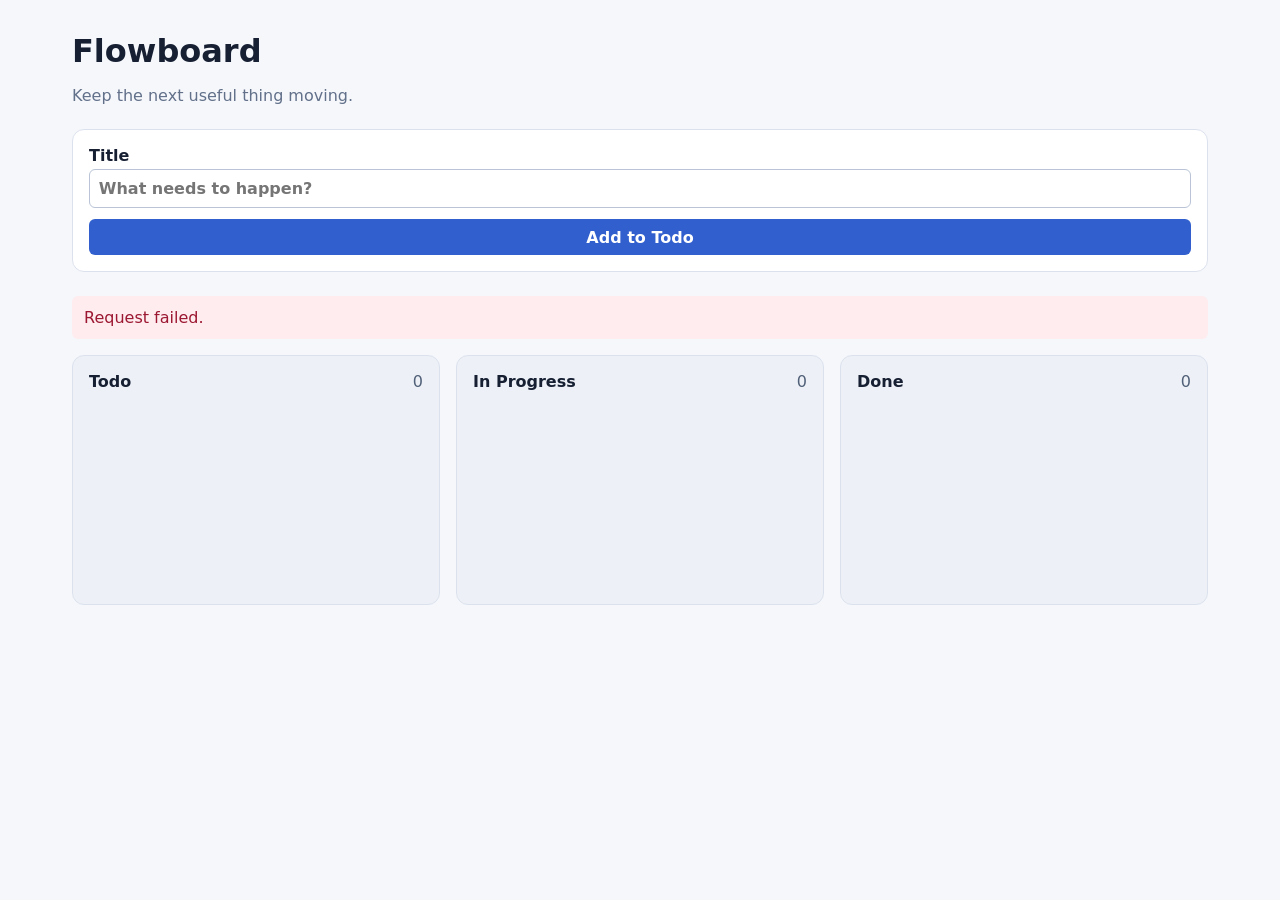
==== static/index.html @ 38b5d6ed "[frontend] Built the responsive three-column Kanban UI with task creation, editing, status movement," ====
<!doctype html>
<html lang="en">
<head>
  <meta charset="utf-8">
  <meta name="viewport" content="width=device-width, initial-scale=1">
  <title>Flowboard</title>
  <style>
    :root { font-family: system-ui, sans-serif; color: #172033; background: #f5f7fb; }
    * { box-sizing: border-box; } body { margin: 0; } button, input, textarea, select { font: inherit; }
    main { max-width: 1200px; margin: auto; padding: 2rem; } h1 { margin: 0; } .subtitle { color: #62708a; }
    form, .column { background: white; border: 1px solid #dce2ed; border-radius: 12px; padding: 1rem; }
    form { display: grid; gap: .7rem; margin: 1.5rem 0; } label { display: grid; gap: .25rem; font-weight: 600; }
    input, textarea, select { border: 1px solid #bac4d6; border-radius: 6px; padding: .55rem; }
    button { cursor: pointer; border: 0; border-radius: 6px; padding: .55rem .8rem; background: #315fce; color: white; font-weight: 650; }
    button.secondary { background: transparent; color: #40516d; } button.danger { background: #b42341; }
    .board { display: grid; grid-template-columns: repeat(3, 1fr); gap: 1rem; } .column { min-height: 250px; background: #edf1f7; }
    .column header, .card footer, .dialog-actions { display: flex; justify-content: space-between; align-items: center; gap: .5rem; }
    .column h2 { margin: 0; font-size: 1rem; } .count { color: #516078; } .tasks { display: grid; gap: .65rem; margin-top: .8rem; }
    .card { background: white; border: 1px solid #dbe1ec; border-radius: 8px; padding: .75rem; } .card h3 { margin: 0 0 .35rem; }
    .card footer { margin-top: .7rem; } .card select { min-width: 0; }
    .empty { color: #748198; text-align: center; } .notice { padding: .75rem; background: #feecee; color: #9c1731; border-radius: 6px; }
    dialog { width: min(94vw, 550px); border: 0; border-radius: 12px; padding: 1.2rem; } dialog::backdrop { background: #17203388; }
    @media (max-width: 720px) { main { padding: 1rem; } .board { grid-template-columns: 1fr; } }
  </style>
</head>
<body>
  <main>
    <h1>Flowboard</h1><p class="subtitle">Keep the next useful thing moving.</p>
    <form id="create-form"><label>Title<input id="new-title" maxlength="200" required placeholder="What needs to happen?"></label>
      <button>Add to Todo</button></form>
    <p id="notice" class="notice" role="status" hidden></p>
    <section class="board" aria-label="Kanban board">
      <section class="column"><header><h2>Todo</h2><span id="todo-count" class="count">0</span></header><div id="todo-tasks" class="tasks"></div></section>
      <section class="column"><header><h2>In Progress</h2><span id="in_progress-count" class="count">0</span></header><div id="in_progress-tasks" class="tasks"></div></section>
      <section class="column"><header><h2>Done</h2><span id="done-count" class="count">0</span></header><div id="done-tasks" class="tasks"></div></section>
    </section>
  </main>
  <dialog id="editor"><form id="edit-form"><label>Title<input id="edit-title" maxlength="200" required></label><div class="dialog-actions"><button class="secondary" type="button" id="cancel">Cancel</button><button>Save changes</button></div></form></dialog>
  <script>
    const statuses = [["todo", "Todo"], ["in_progress", "In Progress"], ["done", "Done"]];
    const notice = document.querySelector("#notice"), editor = document.querySelector("#editor");
    let tasks = [], editingId = null;
    function alertUser(message) { notice.textContent = message; notice.hidden = !message; }
    async function api(path, options = {}) {
      const response = await fetch(path, { headers: { "Content-Type": "application/json" }, ...options });
      if (!response.ok) { const body = await response.json().catch(() => ({})); throw Error(body.error || "Request failed."); }
      return response.status === 204 ? null : response.json();
    }
    function card(task) {
      const article = document.createElement("article"); article.className = "card";
      const title = document.createElement("h3"); title.textContent = task.title; article.append(title);
      const footer = document.createElement("footer"), select = document.createElement("select");
      statuses.forEach(([key, label]) => { const option = new Option(label, key, false, key === task.status); select.add(option); });
      select.onchange = () => mutate(task.id, { status: select.value });
      const edit = document.createElement("button"); edit.className = "secondary"; edit.textContent = "Edit"; edit.onclick = () => openEditor(task);
      const remove = document.createElement("button"); remove.className = "danger"; remove.textContent = "Delete"; remove.onclick = () => removeTask(task);
      footer.append(select, edit, remove); article.append(footer); return article;
    }
    function render() {
      statuses.forEach(([key, label]) => { const column = document.querySelector(`#${key}-tasks`), items = tasks.filter(task => task.status === key); column.replaceChildren(...(items.length ? items.map(card) : [Object.assign(document.createElement("p"), { className: "empty", textContent: `No tasks ${label.toLowerCase()}.` })])); document.querySelector(`#${key}-count`).textContent = items.length; });
    }
    async function reload() { try { alertUser(""); tasks = await api("/api/tasks"); render(); } catch (error) { alertUser(error.message); } }
    async function mutate(id, fields) { try { await api(`/api/tasks/${id}`, { method: "PATCH", body: JSON.stringify(fields) }); await reload(); } catch (error) { alertUser(error.message); } }
    function openEditor(task) { editingId = task.id; document.querySelector("#edit-title").value = task.title; editor.showModal(); }
    async function removeTask(task) { if (!confirm(`Delete “${task.title}”?`)) return; try { await api(`/api/tasks/${task.id}`, { method: "DELETE" }); await reload(); } catch (error) { alertUser(error.message); } }
    document.querySelector("#create-form").onsubmit = async event => { event.preventDefault(); const title = document.querySelector("#new-title").value.trim(); if (!title) return alertUser("A task title is required."); try { await api("/api/tasks", { method: "POST", body: JSON.stringify({ title }) }); event.target.reset(); await reload(); } catch (error) { alertUser(error.message); } };
    document.querySelector("#edit-form").onsubmit = async event => { event.preventDefault(); const title = document.querySelector("#edit-title").value.trim(); if (!title) return alertUser("A task title is required."); await mutate(editingId, { title }); editor.close(); };
    document.querySelector("#cancel").onclick = () => editor.close(); reload();
  </script>
</body>
</html>
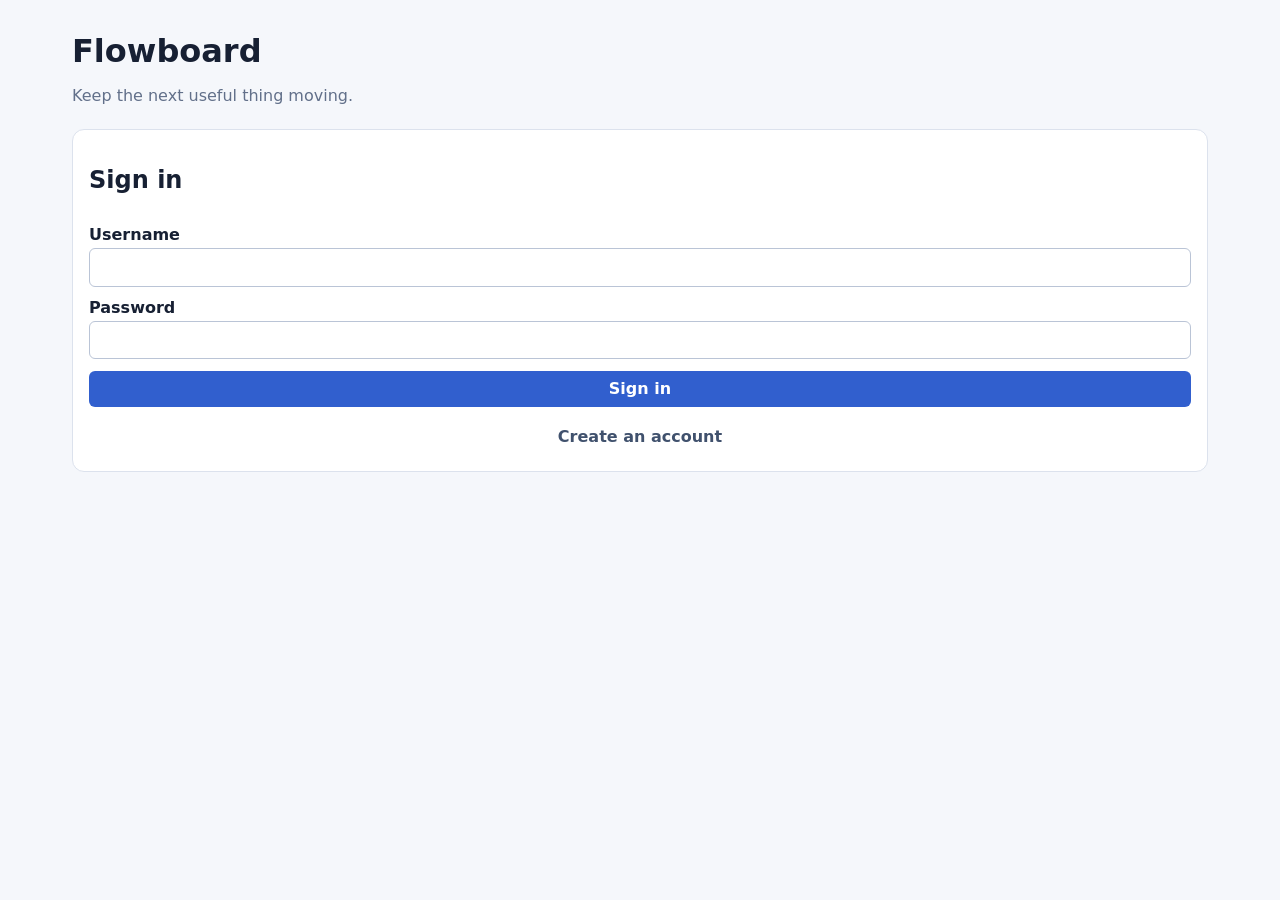
==== commit 4989211e: "[frontend] Completed the authentication UI with registration, login, session-scoped JWT storage, aut" ====
--- a/static/index.html
+++ b/static/index.html
@@ -19,6 +19,7 @@
     .card { background: white; border: 1px solid #dbe1ec; border-radius: 8px; padding: .75rem; } .card h3 { margin: 0 0 .35rem; }
     .card footer { margin-top: .7rem; } .card select { min-width: 0; }
     .empty { color: #748198; text-align: center; } .notice { padding: .75rem; background: #feecee; color: #9c1731; border-radius: 6px; }
+    .account { display: flex; justify-content: flex-end; align-items: center; gap: .7rem; margin-top: -2.5rem; }
     dialog { width: min(94vw, 550px); border: 0; border-radius: 12px; padding: 1.2rem; } dialog::backdrop { background: #17203388; }
     @media (max-width: 720px) { main { padding: 1rem; } .board { grid-template-columns: 1fr; } }
   </style>
@@ -26,24 +27,41 @@
 <body>
   <main>
     <h1>Flowboard</h1><p class="subtitle">Keep the next useful thing moving.</p>
-    <form id="create-form"><label>Title<input id="new-title" maxlength="200" required placeholder="What needs to happen?"></label>
-      <button>Add to Todo</button></form>
     <p id="notice" class="notice" role="status" hidden></p>
-    <section class="board" aria-label="Kanban board">
-      <section class="column"><header><h2>Todo</h2><span id="todo-count" class="count">0</span></header><div id="todo-tasks" class="tasks"></div></section>
-      <section class="column"><header><h2>In Progress</h2><span id="in_progress-count" class="count">0</span></header><div id="in_progress-tasks" class="tasks"></div></section>
-      <section class="column"><header><h2>Done</h2><span id="done-count" class="count">0</span></header><div id="done-tasks" class="tasks"></div></section>
+    <section id="auth-panel" aria-labelledby="auth-heading"><form id="auth-form"><h2 id="auth-heading">Sign in</h2>
+      <label>Username<input id="username" minlength="3" maxlength="64" required autocomplete="username"></label>
+      <label>Password<input id="password" type="password" minlength="8" maxlength="256" required autocomplete="current-password"></label>
+      <button id="auth-submit">Sign in</button><button id="auth-toggle" class="secondary" type="button">Create an account</button></form></section>
+    <section id="app" hidden>
+      <div class="account"><span id="current-user">Signed in</span><button id="sign-out" class="secondary" type="button">Sign out</button></div>
+      <form id="create-form"><label>Title<input id="new-title" maxlength="200" required placeholder="What needs to happen?"></label>
+        <button>Add to Todo</button></form>
+      <section class="board" aria-label="Kanban board">
+        <section class="column"><header><h2>Todo</h2><span id="todo-count" class="count">0</span></header><div id="todo-tasks" class="tasks"></div></section>
+        <section class="column"><header><h2>In Progress</h2><span id="in_progress-count" class="count">0</span></header><div id="in_progress-tasks" class="tasks"></div></section>
+        <section class="column"><header><h2>Done</h2><span id="done-count" class="count">0</span></header><div id="done-tasks" class="tasks"></div></section>
+      </section>
     </section>
   </main>
   <dialog id="editor"><form id="edit-form"><label>Title<input id="edit-title" maxlength="200" required></label><div class="dialog-actions"><button class="secondary" type="button" id="cancel">Cancel</button><button>Save changes</button></div></form></dialog>
   <script>
     const statuses = [["todo", "Todo"], ["in_progress", "In Progress"], ["done", "Done"]];
     const notice = document.querySelector("#notice"), editor = document.querySelector("#editor");
-    let tasks = [], editingId = null;
+    const authPanel = document.querySelector("#auth-panel"), app = document.querySelector("#app");
+    let tasks = [], editingId = null, authMode = "login", token = sessionStorage.getItem("kanban-token");
     function alertUser(message) { notice.textContent = message; notice.hidden = !message; }
+    function showAuth(message = "") { token = null; tasks = []; sessionStorage.removeItem("kanban-token"); authPanel.hidden = false; app.hidden = true; if (editor.open) editor.close(); alertUser(message); }
+    function showApp(user) { authPanel.hidden = true; app.hidden = false; document.querySelector("#current-user").textContent = user ? `Signed in as ${user.username}` : "Signed in"; }
     async function api(path, options = {}) {
-      const response = await fetch(path, { headers: { "Content-Type": "application/json" }, ...options });
-      if (!response.ok) { const body = await response.json().catch(() => ({})); throw Error(body.error || "Request failed."); }
+      const headers = { "Content-Type": "application/json", ...(options.headers || {}) };
+      if (token) headers.Authorization = `Bearer ${token}`;
+      const response = await fetch(path, { ...options, headers });
+      if (!response.ok) {
+        const body = await response.json().catch(() => ({}));
+        const message = body.error || "Request failed.";
+        if (response.status === 401) showAuth("Your session has ended. Please sign in again.");
+        throw Error(response.status === 401 ? "Your session has ended. Please sign in again." : message);
+      }
       return response.status === 204 ? null : response.json();
     }
     function card(task) {
@@ -59,13 +77,18 @@
     function render() {
       statuses.forEach(([key, label]) => { const column = document.querySelector(`#${key}-tasks`), items = tasks.filter(task => task.status === key); column.replaceChildren(...(items.length ? items.map(card) : [Object.assign(document.createElement("p"), { className: "empty", textContent: `No tasks ${label.toLowerCase()}.` })])); document.querySelector(`#${key}-count`).textContent = items.length; });
     }
-    async function reload() { try { alertUser(""); tasks = await api("/api/tasks"); render(); } catch (error) { alertUser(error.message); } }
-    async function mutate(id, fields) { try { await api(`/api/tasks/${id}`, { method: "PATCH", body: JSON.stringify(fields) }); await reload(); } catch (error) { alertUser(error.message); } }
+    async function reload() { if (!token) return showAuth(); try { alertUser(""); tasks = await api("/api/tasks"); render(); } catch (error) { alertUser(error.message); } }
+    async function mutate(id, fields) { try { await api(`/api/tasks/${id}`, { method: "PATCH", body: JSON.stringify(fields) }); await reload(); return true; } catch (error) { alertUser(error.message); return false; } }
     function openEditor(task) { editingId = task.id; document.querySelector("#edit-title").value = task.title; editor.showModal(); }
     async function removeTask(task) { if (!confirm(`Delete “${task.title}”?`)) return; try { await api(`/api/tasks/${task.id}`, { method: "DELETE" }); await reload(); } catch (error) { alertUser(error.message); } }
+    function setAuthMode(mode) { authMode = mode; const register = mode === "register"; document.querySelector("#auth-heading").textContent = register ? "Create account" : "Sign in"; document.querySelector("#auth-submit").textContent = register ? "Register" : "Sign in"; document.querySelector("#auth-toggle").textContent = register ? "I already have an account" : "Create an account"; document.querySelector("#password").autocomplete = register ? "new-password" : "current-password"; alertUser(""); }
+    document.querySelector("#auth-form").onsubmit = async event => { event.preventDefault(); const username = document.querySelector("#username").value.trim(), password = document.querySelector("#password").value; try { const result = await api(`/api/auth/${authMode}`, { method: "POST", body: JSON.stringify({ username, password }) }); token = result.token; sessionStorage.setItem("kanban-token", token); event.target.reset(); showApp(result.user); await reload(); } catch (error) { alertUser(error.message); } };
+    document.querySelector("#auth-toggle").onclick = () => setAuthMode(authMode === "login" ? "register" : "login");
+    document.querySelector("#sign-out").onclick = () => showAuth("You have signed out.");
     document.querySelector("#create-form").onsubmit = async event => { event.preventDefault(); const title = document.querySelector("#new-title").value.trim(); if (!title) return alertUser("A task title is required."); try { await api("/api/tasks", { method: "POST", body: JSON.stringify({ title }) }); event.target.reset(); await reload(); } catch (error) { alertUser(error.message); } };
-    document.querySelector("#edit-form").onsubmit = async event => { event.preventDefault(); const title = document.querySelector("#edit-title").value.trim(); if (!title) return alertUser("A task title is required."); await mutate(editingId, { title }); editor.close(); };
-    document.querySelector("#cancel").onclick = () => editor.close(); reload();
+    document.querySelector("#edit-form").onsubmit = async event => { event.preventDefault(); const title = document.querySelector("#edit-title").value.trim(); if (!title) return alertUser("A task title is required."); if (await mutate(editingId, { title })) editor.close(); };
+    document.querySelector("#cancel").onclick = () => editor.close();
+    if (token) { showApp(); reload(); } else showAuth();
   </script>
 </body>
 </html>
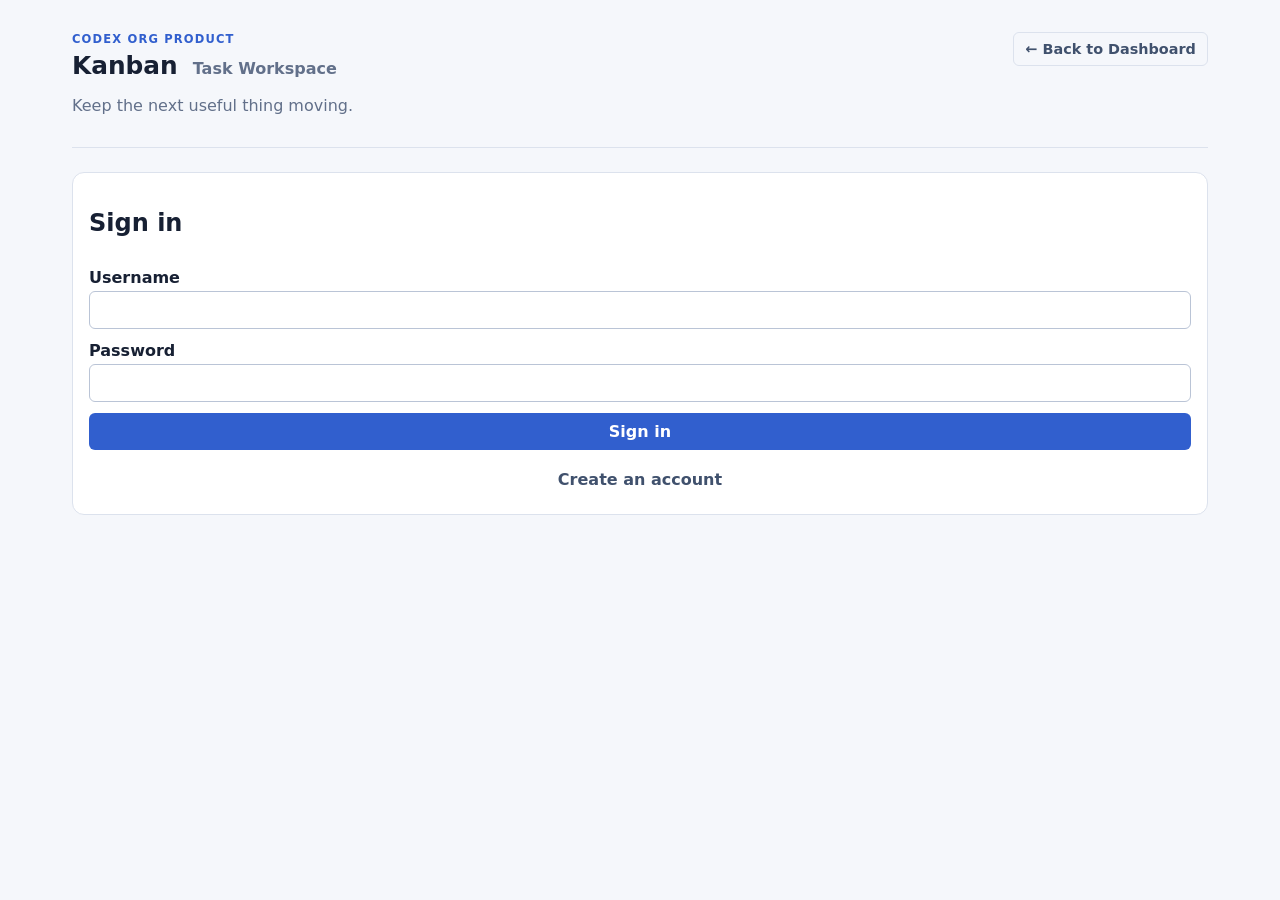
==== commit 4d3c80d0: "built product now accessible from organization dashboard" ====
--- a/static/index.html
+++ b/static/index.html
@@ -3,13 +3,15 @@
 <head>
   <meta charset="utf-8">
   <meta name="viewport" content="width=device-width, initial-scale=1">
-  <title>Flowboard</title>
+  <title>Codex Org · Kanban</title>
   <style>
     :root { font-family: system-ui, sans-serif; color: #172033; background: #f5f7fb; }
     * { box-sizing: border-box; } body { margin: 0; } button, input, textarea, select { font: inherit; }
     main { max-width: 1200px; margin: auto; padding: 2rem; } h1 { margin: 0; } .subtitle { color: #62708a; }
+    .product-header { display: flex; justify-content: space-between; align-items: flex-start; gap: 1rem; border-bottom: 1px solid #dce2ed; padding-bottom: 1rem; } .product-kicker { color: #315fce; font-size: .72rem; font-weight: 750; letter-spacing: .1em; text-transform: uppercase; margin: 0 0 .3rem; } .product-name { font-size: 1.55rem; } .product-name span { color: #62708a; font-size: 1rem; font-weight: 600; margin-left: .4rem; } .back-link { color: #40516d; text-decoration: none; border: 1px solid #dce2ed; border-radius: 6px; padding: .5rem .7rem; font-size: .9rem; font-weight: 650; white-space: nowrap; } .back-link:hover { border-color: #315fce; color: #315fce; }
     form, .column { background: white; border: 1px solid #dce2ed; border-radius: 12px; padding: 1rem; }
     form { display: grid; gap: .7rem; margin: 1.5rem 0; } label { display: grid; gap: .25rem; font-weight: 600; }
+    .filters { grid-template-columns: minmax(12rem, 2fr) repeat(2, minmax(9rem, 1fr)) auto auto; align-items: end; }
     input, textarea, select { border: 1px solid #bac4d6; border-radius: 6px; padding: .55rem; }
     button { cursor: pointer; border: 0; border-radius: 6px; padding: .55rem .8rem; background: #315fce; color: white; font-weight: 650; }
     button.secondary { background: transparent; color: #40516d; } button.danger { background: #b42341; }
@@ -17,16 +19,20 @@
     .column header, .card footer, .dialog-actions { display: flex; justify-content: space-between; align-items: center; gap: .5rem; }
     .column h2 { margin: 0; font-size: 1rem; } .count { color: #516078; } .tasks { display: grid; gap: .65rem; margin-top: .8rem; }
     .card { background: white; border: 1px solid #dbe1ec; border-radius: 8px; padding: .75rem; } .card h3 { margin: 0 0 .35rem; }
+    .card[draggable="true"] { cursor: grab; } .card.dragging { opacity: .45; } .column.drop-target { outline: 2px dashed #315fce; outline-offset: 2px; background: #e2ebff; }
     .card footer { margin-top: .7rem; } .card select { min-width: 0; }
     .empty { color: #748198; text-align: center; } .notice { padding: .75rem; background: #feecee; color: #9c1731; border-radius: 6px; }
     .account { display: flex; justify-content: flex-end; align-items: center; gap: .7rem; margin-top: -2.5rem; }
     dialog { width: min(94vw, 550px); border: 0; border-radius: 12px; padding: 1.2rem; } dialog::backdrop { background: #17203388; }
-    @media (max-width: 720px) { main { padding: 1rem; } .board { grid-template-columns: 1fr; } }
+    @media (max-width: 720px) { main { padding: 1rem; } .product-header { align-items: stretch; flex-direction: column; } .back-link { align-self: flex-start; } .board, .filters { grid-template-columns: 1fr; } }
   </style>
 </head>
 <body>
   <main>
-    <h1>Flowboard</h1><p class="subtitle">Keep the next useful thing moving.</p>
+    <header class="product-header">
+      <div><p class="product-kicker">Codex Org Product</p><h1 class="product-name">Kanban <span>Task Workspace</span></h1><p class="subtitle">Keep the next useful thing moving.</p></div>
+      <a class="back-link" href="http://localhost:8080/dashboard/">← Back to Dashboard</a>
+    </header>
     <p id="notice" class="notice" role="status" hidden></p>
     <section id="auth-panel" aria-labelledby="auth-heading"><form id="auth-form"><h2 id="auth-heading">Sign in</h2>
       <label>Username<input id="username" minlength="3" maxlength="64" required autocomplete="username"></label>
@@ -36,10 +42,16 @@
       <div class="account"><span id="current-user">Signed in</span><button id="sign-out" class="secondary" type="button">Sign out</button></div>
       <form id="create-form"><label>Title<input id="new-title" maxlength="200" required placeholder="What needs to happen?"></label>
         <button>Add to Todo</button></form>
+      <form id="filter-form" class="filters" aria-label="Find tasks">
+        <label>Search<input id="task-query" maxlength="100" type="search" placeholder="Search titles"></label>
+        <label>Status<select id="status-filter"><option value="">All statuses</option><option value="todo">Todo</option><option value="in_progress">In Progress</option><option value="done">Done</option></select></label>
+        <label>Sort<select id="sort-order"><option value="created_desc">Newest first</option><option value="created_asc">Oldest first</option><option value="title_asc">Title A–Z</option><option value="title_desc">Title Z–A</option></select></label>
+        <button type="submit">Apply</button><button id="clear-filters" class="secondary" type="button">Clear</button>
+      </form>
       <section class="board" aria-label="Kanban board">
-        <section class="column"><header><h2>Todo</h2><span id="todo-count" class="count">0</span></header><div id="todo-tasks" class="tasks"></div></section>
-        <section class="column"><header><h2>In Progress</h2><span id="in_progress-count" class="count">0</span></header><div id="in_progress-tasks" class="tasks"></div></section>
-        <section class="column"><header><h2>Done</h2><span id="done-count" class="count">0</span></header><div id="done-tasks" class="tasks"></div></section>
+        <section class="column" data-status="todo"><header><h2>Todo</h2><span id="todo-count" class="count">0</span></header><div id="todo-tasks" class="tasks"></div></section>
+        <section class="column" data-status="in_progress"><header><h2>In Progress</h2><span id="in_progress-count" class="count">0</span></header><div id="in_progress-tasks" class="tasks"></div></section>
+        <section class="column" data-status="done"><header><h2>Done</h2><span id="done-count" class="count">0</span></header><div id="done-tasks" class="tasks"></div></section>
       </section>
     </section>
   </main>
@@ -48,7 +60,7 @@
     const statuses = [["todo", "Todo"], ["in_progress", "In Progress"], ["done", "Done"]];
     const notice = document.querySelector("#notice"), editor = document.querySelector("#editor");
     const authPanel = document.querySelector("#auth-panel"), app = document.querySelector("#app");
-    let tasks = [], editingId = null, authMode = "login", token = sessionStorage.getItem("kanban-token");
+    let tasks = [], editingId = null, dragTaskId = null, authMode = "login", token = sessionStorage.getItem("kanban-token");
     function alertUser(message) { notice.textContent = message; notice.hidden = !message; }
     function showAuth(message = "") { token = null; tasks = []; sessionStorage.removeItem("kanban-token"); authPanel.hidden = false; app.hidden = true; if (editor.open) editor.close(); alertUser(message); }
     function showApp(user) { authPanel.hidden = true; app.hidden = false; document.querySelector("#current-user").textContent = user ? `Signed in as ${user.username}` : "Signed in"; }
@@ -65,7 +77,9 @@
       return response.status === 204 ? null : response.json();
     }
     function card(task) {
-      const article = document.createElement("article"); article.className = "card";
+      const article = document.createElement("article"); article.className = "card"; article.draggable = true;
+      article.ondragstart = event => { dragTaskId = task.id; event.dataTransfer.effectAllowed = "move"; event.dataTransfer.setData("text/plain", String(task.id)); article.classList.add("dragging"); };
+      article.ondragend = () => { dragTaskId = null; document.querySelectorAll(".drop-target").forEach(column => column.classList.remove("drop-target")); article.classList.remove("dragging"); };
       const title = document.createElement("h3"); title.textContent = task.title; article.append(title);
       const footer = document.createElement("footer"), select = document.createElement("select");
       statuses.forEach(([key, label]) => { const option = new Option(label, key, false, key === task.status); select.add(option); });
@@ -77,8 +91,10 @@
     function render() {
       statuses.forEach(([key, label]) => { const column = document.querySelector(`#${key}-tasks`), items = tasks.filter(task => task.status === key); column.replaceChildren(...(items.length ? items.map(card) : [Object.assign(document.createElement("p"), { className: "empty", textContent: `No tasks ${label.toLowerCase()}.` })])); document.querySelector(`#${key}-count`).textContent = items.length; });
     }
-    async function reload() { if (!token) return showAuth(); try { alertUser(""); tasks = await api("/api/tasks"); render(); } catch (error) { alertUser(error.message); } }
+    function taskQuery() { const params = new URLSearchParams(), search = document.querySelector("#task-query").value.trim(), status = document.querySelector("#status-filter").value, sort = document.querySelector("#sort-order").value; if (search) params.set("q", search); if (status) params.set("status", status); if (sort !== "created_desc") params.set("sort", sort); const query = params.toString(); return query ? `?${query}` : ""; }
+    async function reload() { if (!token) return showAuth(); try { alertUser(""); tasks = await api(`/api/tasks${taskQuery()}`); render(); } catch (error) { alertUser(error.message); } }
     async function mutate(id, fields) { try { await api(`/api/tasks/${id}`, { method: "PATCH", body: JSON.stringify(fields) }); await reload(); return true; } catch (error) { alertUser(error.message); return false; } }
+    async function optimisticMove(id, status) { const index = tasks.findIndex(task => task.id === id); if (index < 0 || tasks[index].status === status) return; const previousTasks = tasks.map(task => ({ ...task })); tasks[index] = { ...tasks[index], status }; render(); try { const updated = await api(`/api/tasks/${id}`, { method: "PATCH", body: JSON.stringify({ status }) }); tasks = tasks.map(task => task.id === id ? updated : task); render(); } catch (error) { if (!token) return; tasks = previousTasks; render(); alertUser(error.message); } }
     function openEditor(task) { editingId = task.id; document.querySelector("#edit-title").value = task.title; editor.showModal(); }
     async function removeTask(task) { if (!confirm(`Delete “${task.title}”?`)) return; try { await api(`/api/tasks/${task.id}`, { method: "DELETE" }); await reload(); } catch (error) { alertUser(error.message); } }
     function setAuthMode(mode) { authMode = mode; const register = mode === "register"; document.querySelector("#auth-heading").textContent = register ? "Create account" : "Sign in"; document.querySelector("#auth-submit").textContent = register ? "Register" : "Sign in"; document.querySelector("#auth-toggle").textContent = register ? "I already have an account" : "Create an account"; document.querySelector("#password").autocomplete = register ? "new-password" : "current-password"; alertUser(""); }
@@ -86,6 +102,11 @@
     document.querySelector("#auth-toggle").onclick = () => setAuthMode(authMode === "login" ? "register" : "login");
     document.querySelector("#sign-out").onclick = () => showAuth("You have signed out.");
     document.querySelector("#create-form").onsubmit = async event => { event.preventDefault(); const title = document.querySelector("#new-title").value.trim(); if (!title) return alertUser("A task title is required."); try { await api("/api/tasks", { method: "POST", body: JSON.stringify({ title }) }); event.target.reset(); await reload(); } catch (error) { alertUser(error.message); } };
+    document.querySelector("#filter-form").onsubmit = event => { event.preventDefault(); reload(); };
+    document.querySelector("#status-filter").onchange = reload;
+    document.querySelector("#sort-order").onchange = reload;
+    document.querySelector("#clear-filters").onclick = () => { document.querySelector("#filter-form").reset(); reload(); };
+    document.querySelectorAll(".column[data-status]").forEach(column => { column.ondragover = event => { if (dragTaskId === null) return; event.preventDefault(); event.dataTransfer.dropEffect = "move"; column.classList.add("drop-target"); }; column.ondragleave = event => { if (!column.contains(event.relatedTarget)) column.classList.remove("drop-target"); }; column.ondrop = event => { event.preventDefault(); column.classList.remove("drop-target"); const id = dragTaskId; dragTaskId = null; if (id !== null) optimisticMove(id, column.dataset.status); }; });
     document.querySelector("#edit-form").onsubmit = async event => { event.preventDefault(); const title = document.querySelector("#edit-title").value.trim(); if (!title) return alertUser("A task title is required."); if (await mutate(editingId, { title })) editor.close(); };
     document.querySelector("#cancel").onclick = () => editor.close();
     if (token) { showApp(); reload(); } else showAuth();
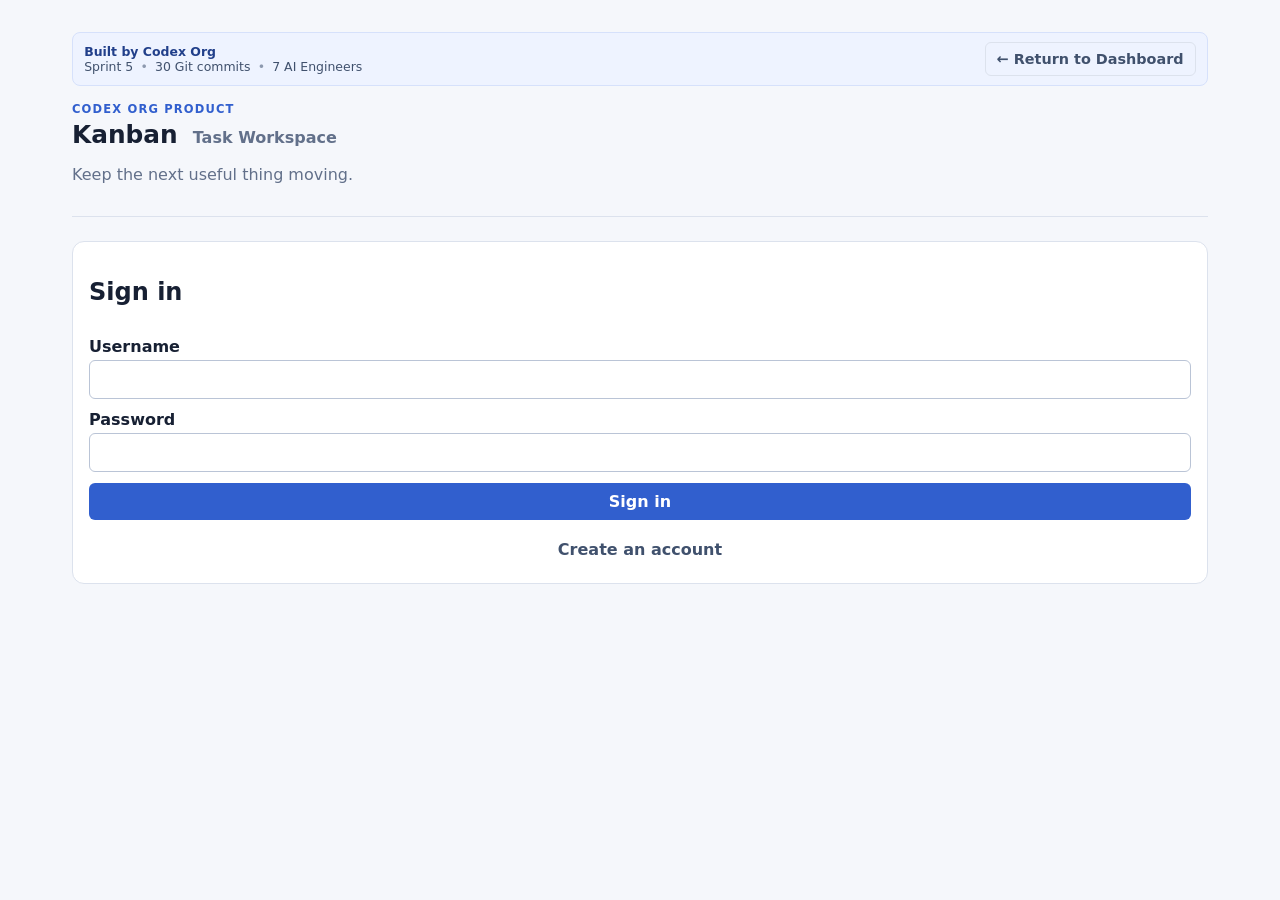
==== commit eb0e820f: "update kanban app banner" ====
--- a/static/index.html
+++ b/static/index.html
@@ -8,7 +8,7 @@
     :root { font-family: system-ui, sans-serif; color: #172033; background: #f5f7fb; }
     * { box-sizing: border-box; } body { margin: 0; } button, input, textarea, select { font: inherit; }
     main { max-width: 1200px; margin: auto; padding: 2rem; } h1 { margin: 0; } .subtitle { color: #62708a; }
-    .product-header { display: flex; justify-content: space-between; align-items: flex-start; gap: 1rem; border-bottom: 1px solid #dce2ed; padding-bottom: 1rem; } .product-kicker { color: #315fce; font-size: .72rem; font-weight: 750; letter-spacing: .1em; text-transform: uppercase; margin: 0 0 .3rem; } .product-name { font-size: 1.55rem; } .product-name span { color: #62708a; font-size: 1rem; font-weight: 600; margin-left: .4rem; } .back-link { color: #40516d; text-decoration: none; border: 1px solid #dce2ed; border-radius: 6px; padding: .5rem .7rem; font-size: .9rem; font-weight: 650; white-space: nowrap; } .back-link:hover { border-color: #315fce; color: #315fce; }
+    .org-banner { display: flex; justify-content: space-between; align-items: center; gap: .8rem; background: #eef3ff; border: 1px solid #d6e1fb; border-radius: 8px; color: #40516d; font-size: .78rem; padding: .55rem .7rem; margin-bottom: 1rem; } .org-banner strong { color: #213f8a; } .org-stats { display: flex; gap: .45rem; flex-wrap: wrap; } .org-stats span + span::before { content: '•'; color: #8d99af; margin-right: .45rem; } .product-header { display: flex; justify-content: space-between; align-items: flex-start; gap: 1rem; border-bottom: 1px solid #dce2ed; padding-bottom: 1rem; } .product-kicker { color: #315fce; font-size: .72rem; font-weight: 750; letter-spacing: .1em; text-transform: uppercase; margin: 0 0 .3rem; } .product-name { font-size: 1.55rem; } .product-name span { color: #62708a; font-size: 1rem; font-weight: 600; margin-left: .4rem; } .back-link { color: #40516d; text-decoration: none; border: 1px solid #dce2ed; border-radius: 6px; padding: .5rem .7rem; font-size: .9rem; font-weight: 650; white-space: nowrap; } .back-link:hover { border-color: #315fce; color: #315fce; }
     form, .column { background: white; border: 1px solid #dce2ed; border-radius: 12px; padding: 1rem; }
     form { display: grid; gap: .7rem; margin: 1.5rem 0; } label { display: grid; gap: .25rem; font-weight: 600; }
     .filters { grid-template-columns: minmax(12rem, 2fr) repeat(2, minmax(9rem, 1fr)) auto auto; align-items: end; }
@@ -24,14 +24,17 @@
     .empty { color: #748198; text-align: center; } .notice { padding: .75rem; background: #feecee; color: #9c1731; border-radius: 6px; }
     .account { display: flex; justify-content: flex-end; align-items: center; gap: .7rem; margin-top: -2.5rem; }
     dialog { width: min(94vw, 550px); border: 0; border-radius: 12px; padding: 1.2rem; } dialog::backdrop { background: #17203388; }
-    @media (max-width: 720px) { main { padding: 1rem; } .product-header { align-items: stretch; flex-direction: column; } .back-link { align-self: flex-start; } .board, .filters { grid-template-columns: 1fr; } }
+    @media (max-width: 720px) { main { padding: 1rem; } .org-banner, .product-header { align-items: stretch; flex-direction: column; } .back-link { align-self: flex-start; } .board, .filters { grid-template-columns: 1fr; } }
   </style>
 </head>
 <body>
   <main>
+    <div class="org-banner">
+      <div><strong>Built by Codex Org</strong> <span class="org-stats"><span>Sprint 5</span><span>30 Git commits</span><span>7 AI Engineers</span></span></div>
+      <a class="back-link" href="http://localhost:8080/dashboard/">← Return to Dashboard</a>
+    </div>
     <header class="product-header">
       <div><p class="product-kicker">Codex Org Product</p><h1 class="product-name">Kanban <span>Task Workspace</span></h1><p class="subtitle">Keep the next useful thing moving.</p></div>
-      <a class="back-link" href="http://localhost:8080/dashboard/">← Back to Dashboard</a>
     </header>
     <p id="notice" class="notice" role="status" hidden></p>
     <section id="auth-panel" aria-labelledby="auth-heading"><form id="auth-form"><h2 id="auth-heading">Sign in</h2>
